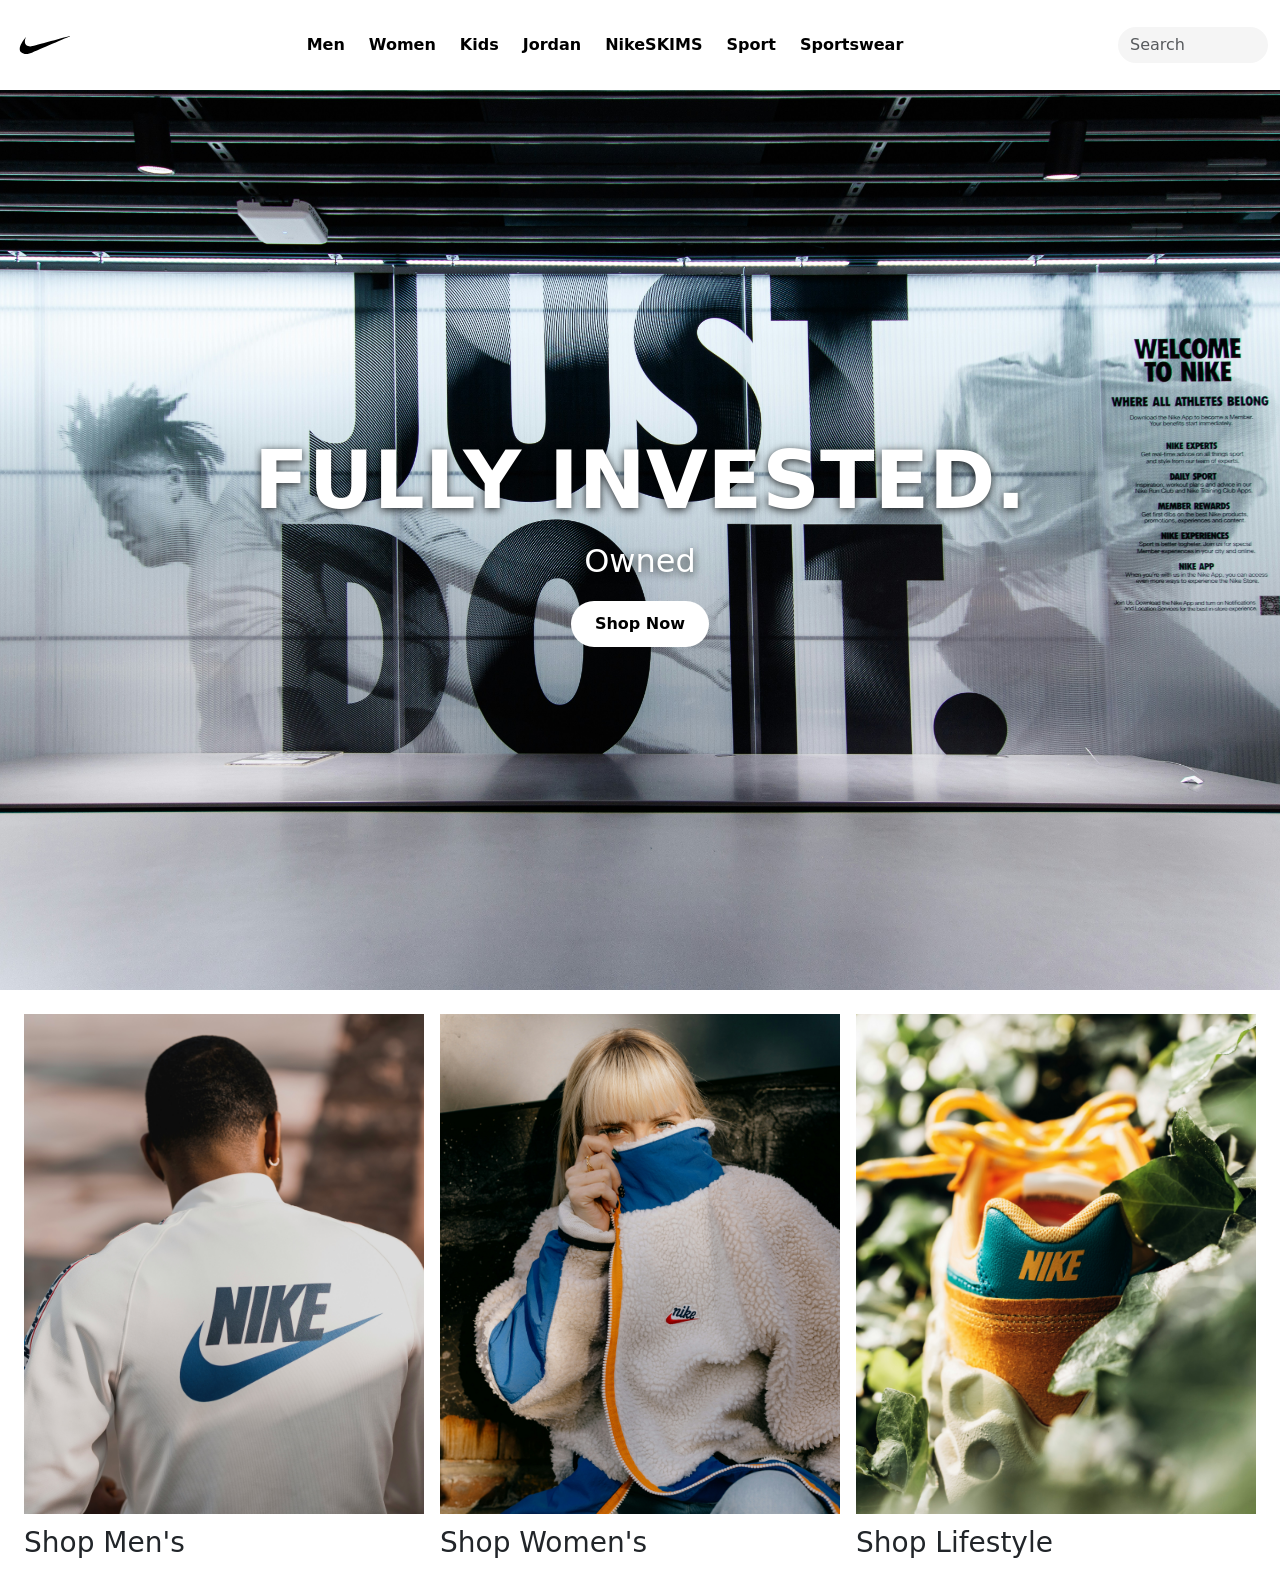
==== Assignment-2/index.html @ e3ceea74 "Add Assignment-2 web project Co-authored-by: Copilot <223556219+Copilot@users.noreply.github.com>" ====
<!DOCTYPE html>
<html lang="en">
<head>
    <meta charset="UTF-8">
    <meta name="viewport" content="width=device-width, initial-scale=1.0">

    <link href="https://cdn.jsdelivr.net/npm/bootstrap@5.3.8/dist/css/bootstrap.min.css"
          rel="stylesheet">

    <link href="mainpage.css" rel="stylesheet">

    <title>Nike</title>
</head>
<body>

    <nav class="navbar navbar-expand-lg navbar-light bg-white">
        <div class="container-fluid navbar-main-div">

            <!-- Left: Nike logo -->
            <a class="navbar-brand" href="#">
                <img src="nike-4-logo-svgrepo-com.svg"
                     alt="Nike logo"
                     id="NavLogo">
            </a>

            <!-- Center: Navigation links -->
            <div class="collapse navbar-collapse"
                 id="navbarSupportedContent">

                <ul class="navbar-nav mx-auto">
                    <li class="nav-item">
                        <a class="nav-link" href="#">Men</a>
                    </li>

                    <li class="nav-item">
                        <a class="nav-link" href="#">Women</a>
                    </li>

                    <li class="nav-item">
                        <a class="nav-link" href="#">Kids</a>
                    </li>

                    <li class="nav-item">
                        <a class="nav-link" href="#">Jordan</a>
                    </li>

                    <li class="nav-item">
                        <a class="nav-link" href="#">NikeSKIMS</a>
                    </li>

                    <li class="nav-item">
                        <a class="nav-link" href="#">Sport</a>
                    </li>

                    <li class="nav-item">
                        <a class="nav-link" href="#">Sportswear</a>
                    </li>
                </ul>

            </div>

            <!-- Right: Search -->
            <form class="search-form" role="search">
                <input class="form-control search-input"
                       type="search"
                       placeholder="Search"
                       aria-label="Search">
            </form>

            <!-- Mobile hamburger -->
            <button class="navbar-toggler ms-2"
                    type="button"
                    data-bs-toggle="collapse"
                    data-bs-target="#navbarSupportedContent"
                    aria-controls="navbarSupportedContent"
                    aria-expanded="false"
                    aria-label="Toggle navigation">

                <span class="navbar-toggler-icon"></span>
            </button>

        </div>
    </nav>

    <!-- first photo/ hero section -->
    <section class="hero-section-main ">
      <div class="hero-content">
        <h1>
            FULLY INVESTED.
        </h1>
        <p>
            Owned
        </p>
        <button>
            Shop Now
        </button>
      </div>
    </section>


    <!-- slider box / carousel -->
    <section aria-label="Featured shopping categories">
        <div class="carousel-container">
            <div class="featured-card">
                <img src="shopmens.jpg" alt="Men's collection">
                <h3>Shop Men's</h3>
            </div>

            <div class="featured-card">
                <img src="shopwomen.jpg" alt="Women's collection">
                <h3>Shop Women's</h3>
            </div>

            <div class="featured-card">
                <img src="shoplifestyle.jpg" alt="Nike lifestyle collection">
                <h3>Shop Lifestyle</h3>
            </div>
        </div>
    </section>


    <!-- Required for Bootstrap's hamburger/collapse functionality -->
    <script src="https://cdn.jsdelivr.net/npm/bootstrap@5.3.8/dist/js/bootstrap.bundle.min.js" defer></script>

</body>
</html>
---- Assignment-2/mainpage.css ----
/* Top utility bar */
.navbar{
    position: sticky;
    top: 0;
    z-index: 1000;
}
.header-info {
    height: 36px;
    display: flex;
}

/* Navbar */
.navbar-main-div {
    position: relative;
    background-color: white;
    min-height: 64px;
}

/* Nike logo */
#NavLogo {
    width: 4rem;
    max-width: 100%;
    height: auto;
}

/* Search */
.search-form {
    flex-shrink: 0;
}

.search-input {
    width: 150px;
    border: none;
    border-radius: 2rem;
    background-color: #f5f5f5;
}


/* Hero section */
.hero-section-main {
    min-height: 100vh;
    background-image: url('hero1.jpg');
    background-size: cover;
    background-position: center;
    display: flex;
    align-items: center;
    justify-content: center;
    padding: 2rem 1rem;
    color: white;
    text-align: center;
}

.hero-content {
    text-shadow: 0 2px 8px rgba(0, 0, 0, 0.8);
}

.hero-content h1 {
    font-size: clamp(2rem, 8vw, 5rem);
    font-weight: 800;
}

.hero-content p {
    font-size: clamp(1.25rem, 4vw, 2rem);
}

.hero-content button {
    padding: 0.7rem 1.5rem;
    border: 0;
    border-radius: 2rem;
    background-color: white;
    color: black;
    font-weight: 600;
}

.hero-content button:hover {
    background-color: #e5e5e5;
}

/* Featured products carousel */
.carousel-container{
    display: flex;
    gap: 1rem;
    overflow-x: auto;
    padding: 1rem;
    scroll-snap-type: x mandatory;
    -webkit-overflow-scrolling: touch;
}

.featured-card{
    flex: 0 0 85%;
    min-width: 0;
    scroll-snap-align: start;
}

.featured-card img {
    display: block;
    width: 100%;
    aspect-ratio: 4 / 5;
    object-fit: cover;
}

.featured-card h3 {
    margin-top: 0.75rem;
}

/* Mobile-first styles */
.navbar-nav .nav-link {
    color: black;
    font-weight: 600;
}



@media (min-width: 768px) {
    .carousel-container {
        display: grid;
        grid-template-columns: repeat(3, minmax(0, 1fr));
        overflow: visible;
        padding: 1.5rem;
    }

    .featured-card {
        min-width: 0;
    }
}

/* Mobile navigation: links appear underneath the top row */
@media (max-width: 991.98px) {
    .navbar-main-div {
        flex-wrap: wrap;
    }

    .navbar-collapse {
        flex-basis: 100%;
        order: 4;
    }

    .navbar-nav {
        padding: 10px 0;
    }

    .navbar-nav .nav-link {
        padding: 10px 0;
    }

    .search-input {
        width: 110px;
    }

    .hero-section-main {
    min-height: 50vh;
    max-width: 200rem;
    width: 100%;
    background-image: url('hero1.jpg');
    background-size: cover;
    background-position: center;
    display: flex;
    align-items: center;
    justify-content: center;
    padding: 2rem 1rem;
    color: white;
    text-align: center;
}
}

/* Desktop navigation */
@media (min-width: 992px) {
    .navbar-main-div {
        display: flex;
        align-items: center;
    }

    .navbar-collapse {
        display: flex !important;
        justify-content: center;
        min-width: 0;
    }

    .navbar-nav {
        display: flex;
        flex-direction: row;
        align-items: center;
        gap: 8px;
    }

    .navbar-nav .nav-link {
        white-space: nowrap;
    }

    .search-form {
        margin-left: auto;
    }

    .navbar-toggler {
        display: none;
    }
}
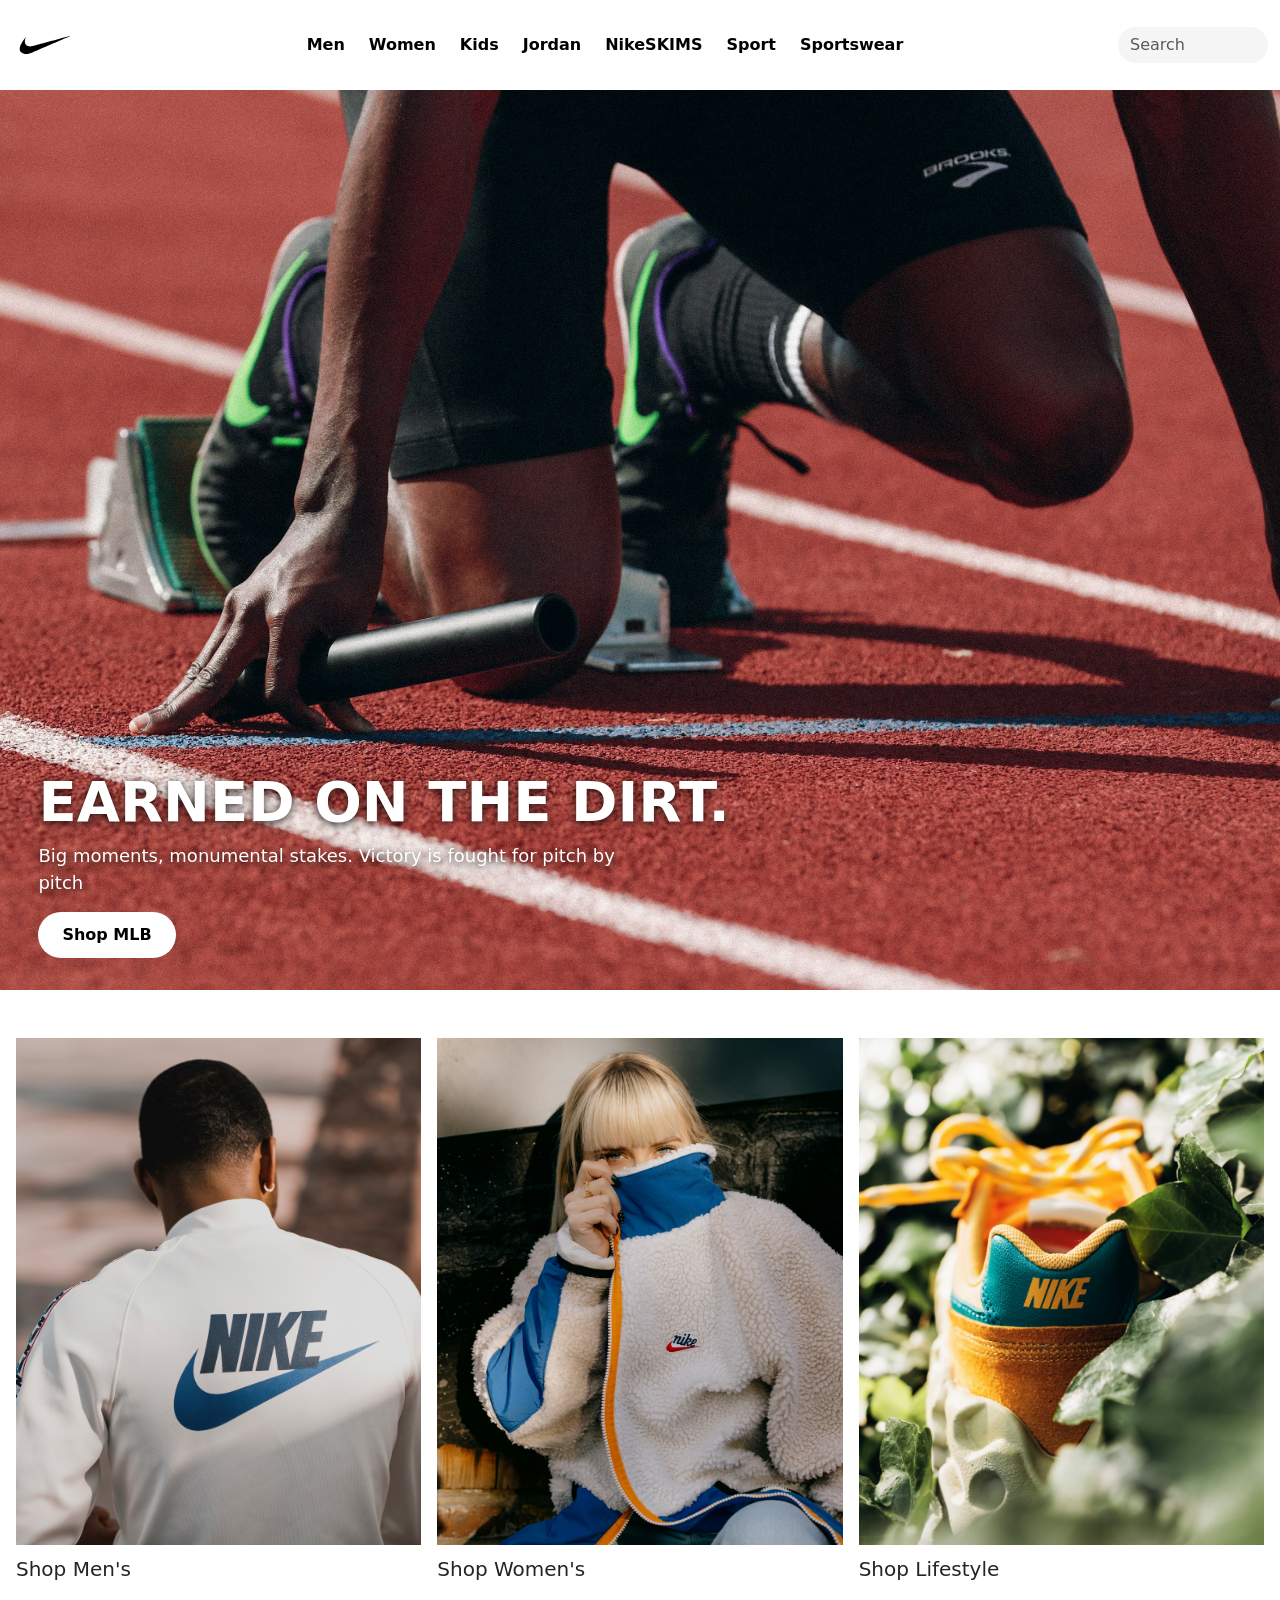
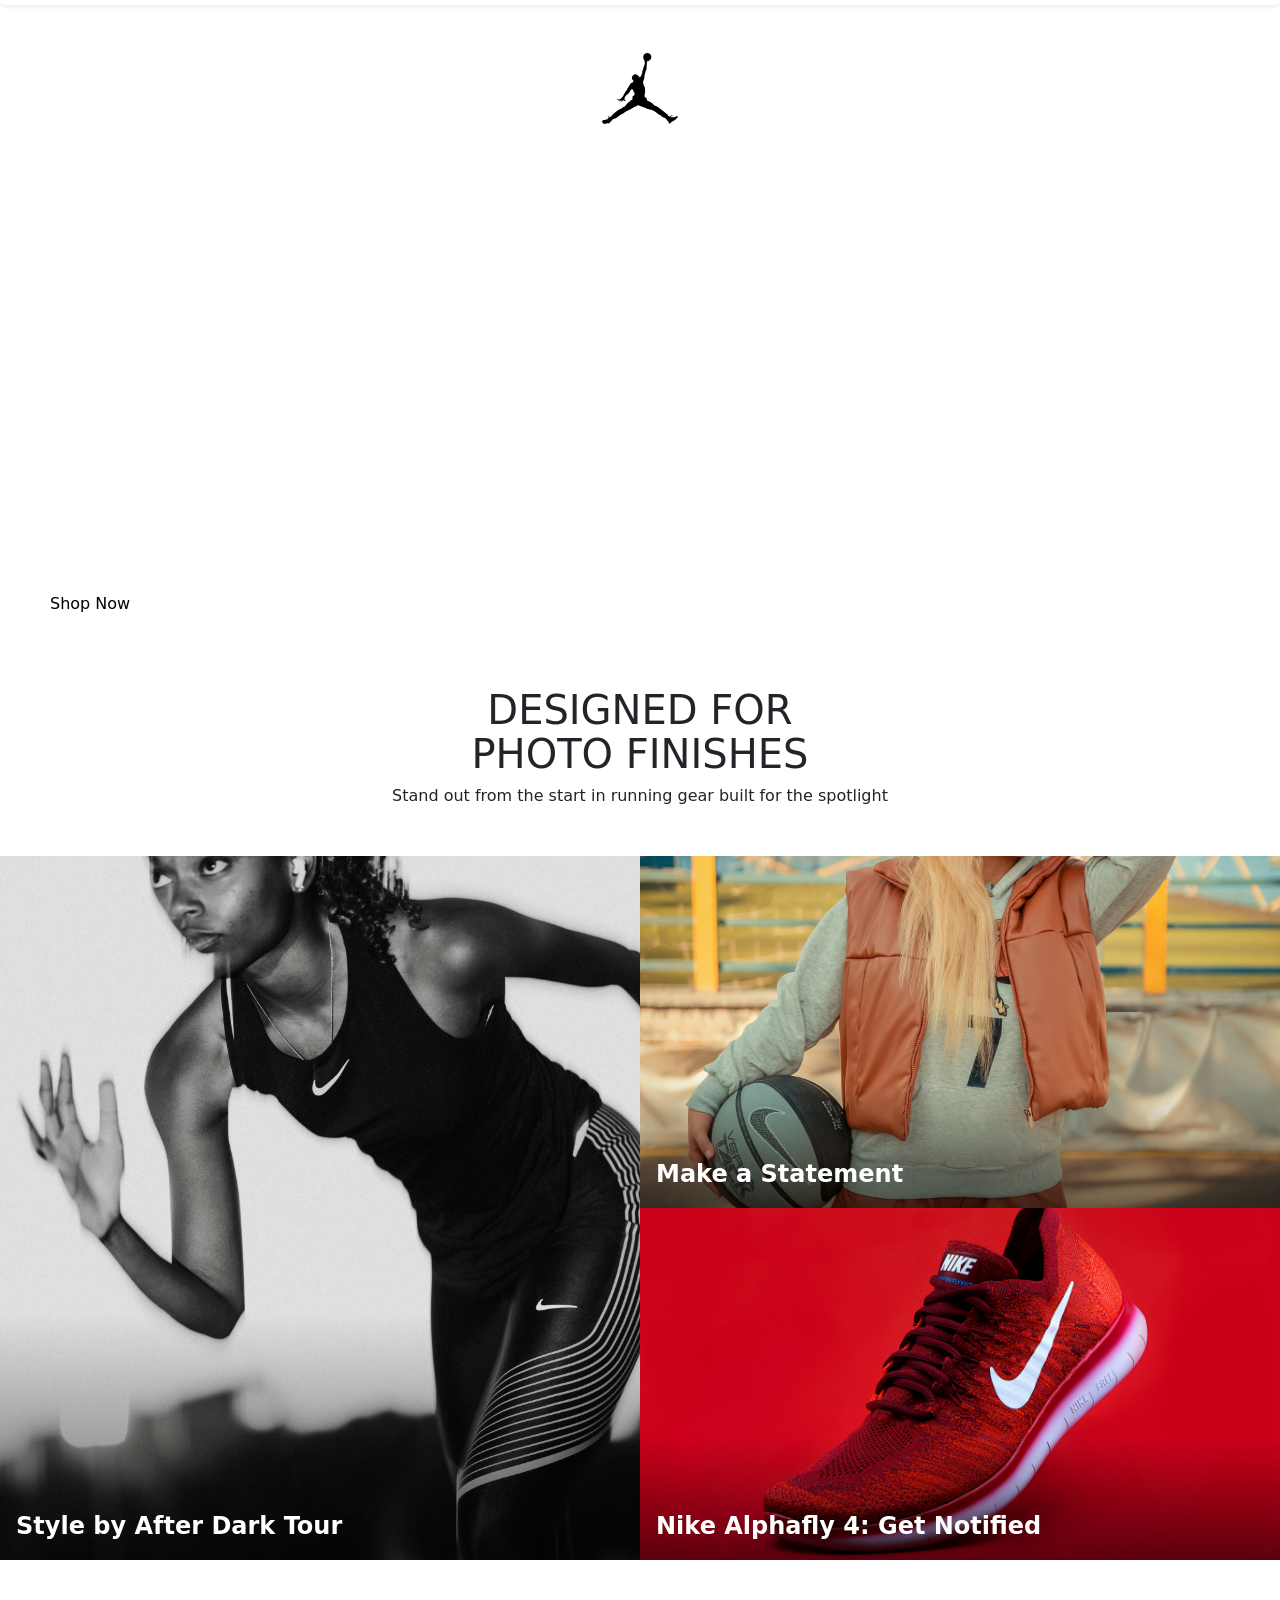
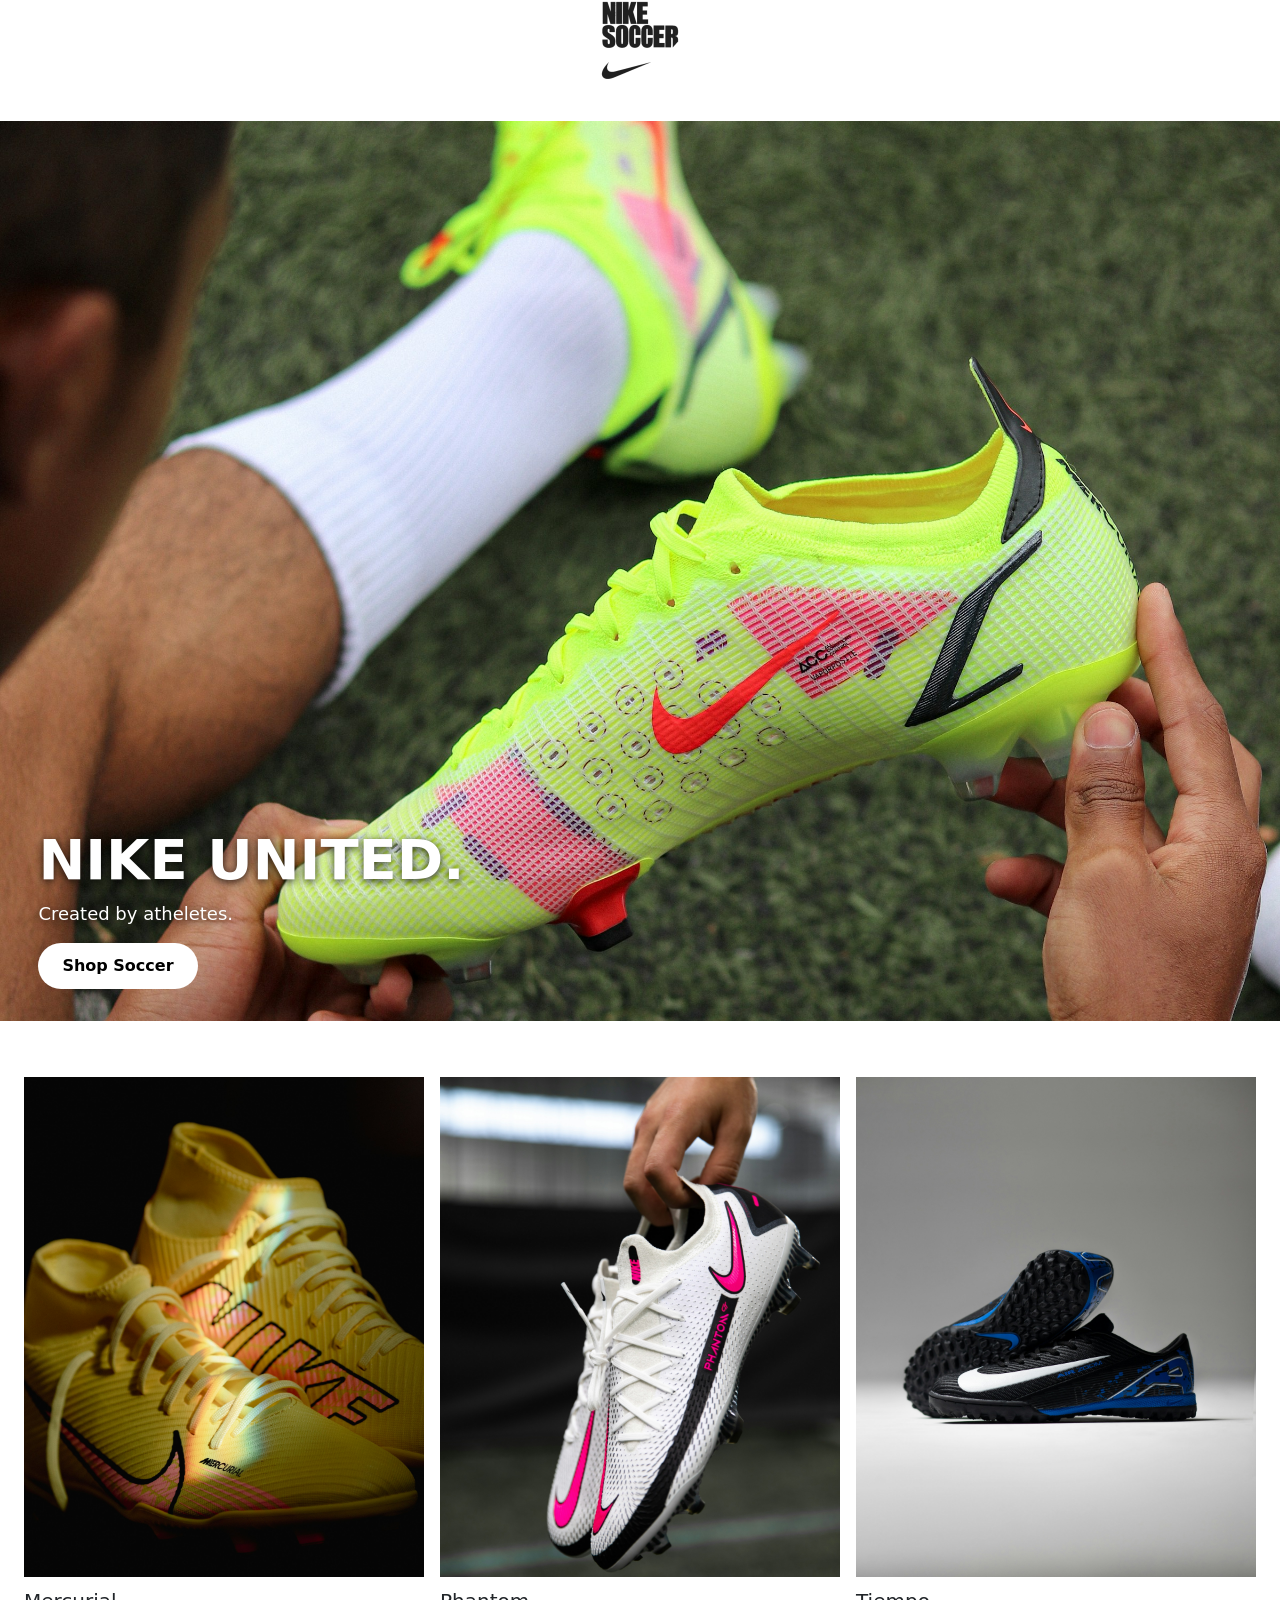
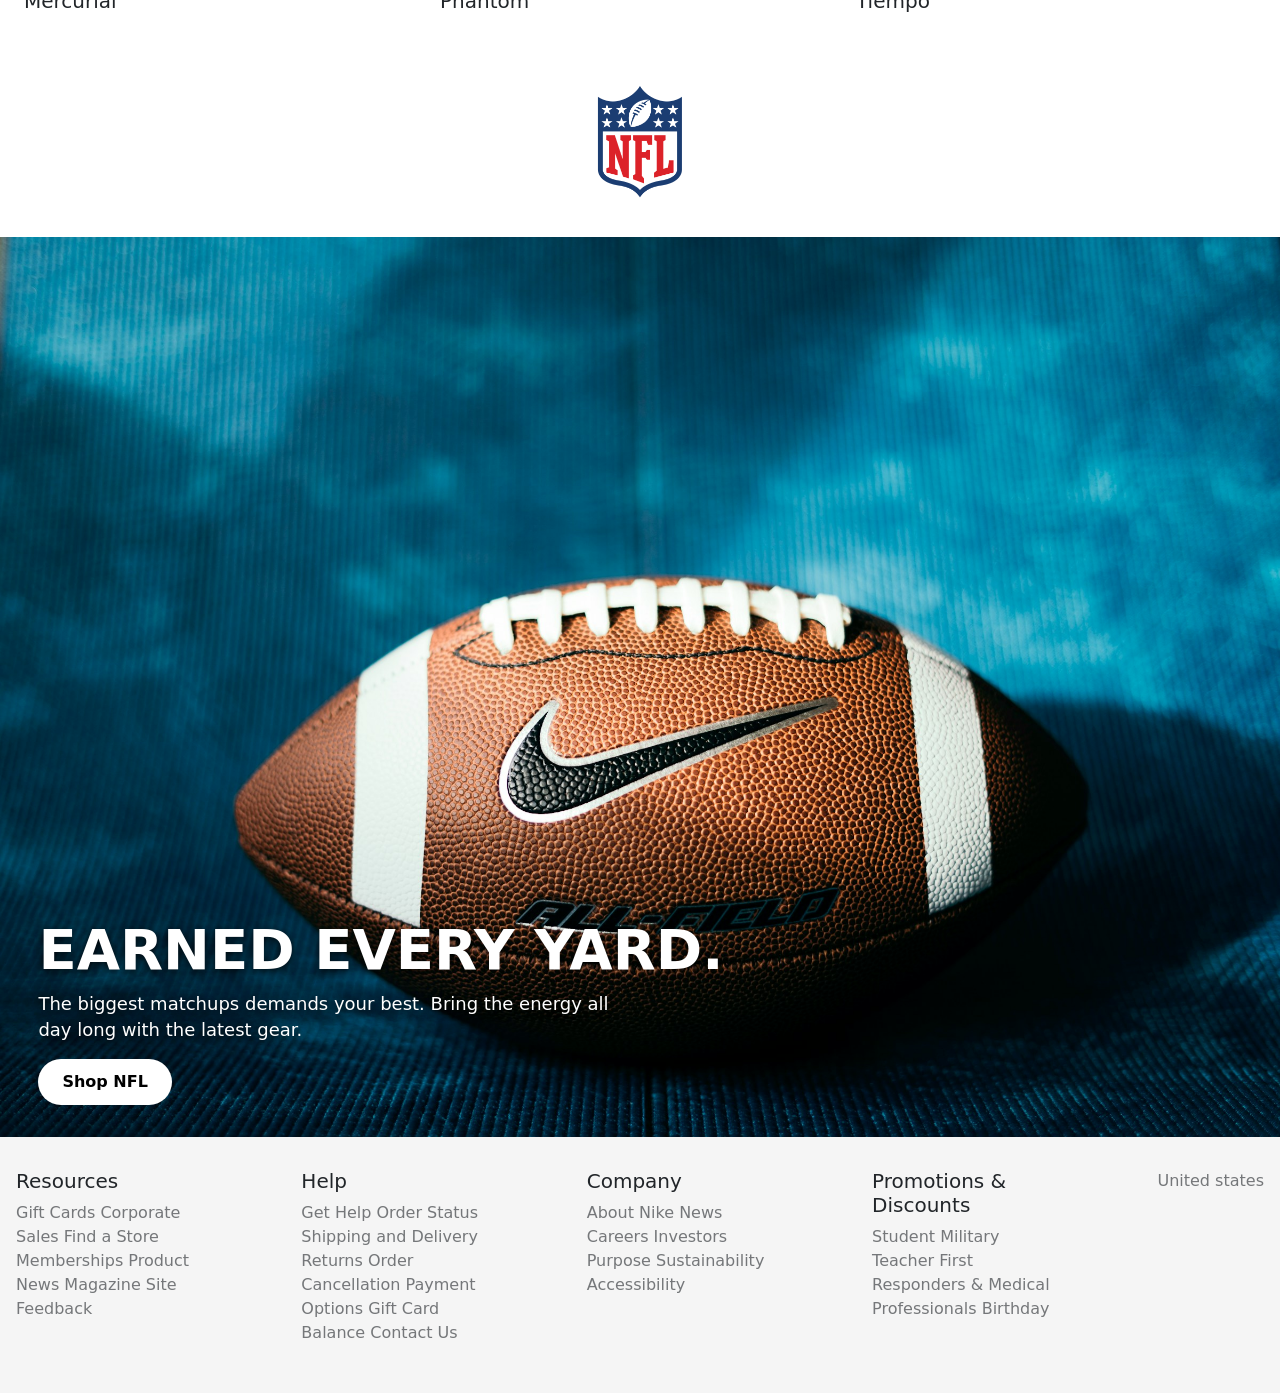
==== commit 6930b73a: "final main page Co-authored-by: Copilot <223556219+Copilot@users.noreply.github.com>" ====
--- a/Assignment-2/index.html
+++ b/Assignment-2/index.html
@@ -86,13 +86,13 @@
     <section class="hero-section-main ">
       <div class="hero-content">
         <h1>
-            FULLY INVESTED.
+            EARNED ON THE DIRT.
         </h1>
         <p>
-            Owned
+            Big moments, monumental stakes. Victory is fought for pitch by pitch
         </p>
         <button>
-            Shop Now
+            Shop MLB
         </button>
       </div>
     </section>
@@ -100,8 +100,8 @@
 
     <!-- slider box / carousel -->
     <section aria-label="Featured shopping categories">
-        <div class="carousel-container">
-            <div class="featured-card">
+        <div class="carousel-container shadow-sm p-3 mb-5 bg-body rounded">
+            <div class="featured-card ">
                 <img src="shopmens.jpg" alt="Men's collection">
                 <h3>Shop Men's</h3>
             </div>
@@ -118,6 +118,189 @@
         </div>
     </section>
 
+    <!-- Jordan logo section -->
+    <section class="Jordanlogo">
+        <img class="mjimage" src="jordan-2.svg" alt="MJ Logo">
+    </section>
+
+
+    <!-- Video carousel -->    
+<section id="nikeVideoSlider"
+         class="carousel slide"
+         data-bs-ride="carousel
+         data-bs-interval="5000">
+
+    <div class="carousel-inner">
+
+        <div class="carousel-item active">
+            <!-- First video and its content -->
+            <video autoplay muted playsinline loop class="video-carousel">
+                <source src="1stclip.mp4" type="video/mp4">
+            </video>
+            <div class="video-content">
+                <h2>LIT UP.</h2>
+                <p>BUY THE HARDEST FIT</p>
+                <button>Shop Now</button>
+            </div>
+        </div>
+
+        <div class="carousel-item">
+            <!-- Second video and its content -->
+            <video autoplay muted playsinline loop class="video-carousel">
+                <source src="2ndclip.mp4" type="video/mp4">
+            </video>
+            <div class="video-content">
+                <h2>HYPERNOVA BOOTS.</h2>
+                <p>Step into the future of basketball footwear.</p>
+                <button>Shop Now</button>
+            </div>
+        </div>
+
+        <div class="carousel-item">
+            <!-- Third video and its content -->
+            <video autoplay muted playsinline loop class="video-carousel">
+                <source src="3rdclip.mp4" type="video/mp4">
+            </video>
+            <div class="video-content">
+                <h2>TRAIN HARD.</h2>
+                <p>GET YOUR MOTIVATION UP.</p>
+                <button>Shop Now</button>
+            </div>
+        </div>
+
+    </div>
+
+    <!-- Previous button -->
+    <button class="carousel-control-prev"
+        type="button"
+        data-bs-target="#nikeVideoSlider"
+        data-bs-slide="prev">
+
+    <span class="carousel-control-prev-icon"
+          aria-hidden="true"></span>
+
+    <span class="visually-hidden">Previous</span>
+    </button>
+
+<!-- Next button -->
+    <button class="carousel-control-next"
+        type="button"
+        data-bs-target="#nikeVideoSlider"
+        data-bs-slide="next">
+
+    <span class="carousel-control-next-icon"
+          aria-hidden="true"></span>
+
+    <span class="visually-hidden">Next</span>
+    </button>
+
+</section>
+     
+    <!--BLOCK AFTER CAROUSEL-->
+    <section>
+        <div class="after-vidcarousel">
+            <h1>
+                 DESIGNED FOR 
+                <br>
+                PHOTO FINISHES
+            </h1>
+            <p>Stand out from the start in running gear built for the spotlight</p>
+        </div>
+    </section>
+
+
+    <!-- Photo grid -->
+    <section class="photo-gridblock" aria-label="Featured Nike stories">
+        <article class="photo-grid-card photo-grid-card-large">
+            <img src="grid2.jpg" alt="Runner in Nike performance clothing">
+            <span class="photo-grid-caption">Style by After Dark Tour</span>
+        </article>
+
+        <article class="photo-grid-card">
+            <img src="grid1.jpg" alt="Athlete wearing Nike sportswear">
+            <span class="photo-grid-caption">Make a Statement</span>
+        </article>
+
+        <article class="photo-grid-card">
+            <img src="grid3.jpg" alt="Red Nike running shoe">
+            <span class="photo-grid-caption">Nike Alphafly 4: Get Notified</span>
+        </article>
+    </section>
+
+    <!-- Repeated content sections -->
+
+    <section class="Jordanlogo-repeat">
+        <img class="mjimage-repeat" src="nikesoccerlogo.png" alt="MJ Logo">
+    </section>
+
+    <section class="hero-section-final">
+        <div class="hero-content-final">
+            <h1>NIKE UNITED.</h1>
+            <p>Created by atheletes.</p>
+            <button>Shop Soccer</button>
+        </div>
+    </section>
+
+    <section aria-label="More featured shopping categories">
+        <div class="featured-carousel-repeat">
+            <div class="featured-card-repeat">
+                <img src="shoe1.jpg" alt="Men's collection">
+                <h3>Mercurial</h3>
+            </div>
+
+            <div class="featured-card-repeat">
+                <img src="shoe2.jpg" alt="Women's collection">
+                <h3>Phantom</h3>
+            </div>
+
+            <div class="featured-card-repeat">
+                <img src="shoe3.jpg" alt="Nike lifestyle collection">
+                <h3>Tiempo</h3>
+            </div>
+        </div>
+    </section>
+
+    <section class="Jordanlogo-repeat">
+        <img class="mjimage-repeat" src="nfllogo.png" alt="MJ Logo">
+    </section>
+
+    <section class="hero-section-repeat">
+        <div class="hero-content-repeat">
+            <h1>EARNED EVERY YARD.</h1>
+            <p>The biggest matchups demands your best. Bring the energy all day long with the latest gear.</p>
+            <button>Shop NFL</button>
+        </div>
+    </section>
+
+
+    <!-- footer section -->
+    <div class="footer-section">
+        <article class="footer-article">
+        <h5 class="footer-column">Resources</h5>
+        <p>Gift Cards Corporate Sales Find a Store Memberships Product News Magazine Site Feedback</p>
+        </article>
+
+        <article class="footer-article">
+        <h5 class="footer-column">Help</h5>
+         <p>Get Help Order Status Shipping and Delivery Returns Order Cancellation Payment Options Gift Card Balance Contact Us</p>
+        </article>
+
+        <article class="footer-article">
+        <h5 class="footer-column">Company</h5>
+         <p>About Nike News Careers Investors Purpose Sustainability Accessibility</p>
+        </article>
+
+        <article class="footer-article">
+        <h5 class="footer-column">Promotions & Discounts</h5>
+         <p>Student Military Teacher First Responders & Medical Professionals Birthday</p>
+        </article>
+
+        <article class="footer-article">
+        <p class="footer-column">United states</p>
+        </article>
+    </div>
+
+
 
     <!-- Required for Bootstrap's hamburger/collapse functionality -->
     <script src="https://cdn.jsdelivr.net/npm/bootstrap@5.3.8/dist/js/bootstrap.bundle.min.js" defer></script>
--- a/Assignment-2/mainpage.css
+++ b/Assignment-2/mainpage.css
@@ -43,11 +43,11 @@
     background-size: cover;
     background-position: center;
     display: flex;
-    align-items: center;
-    justify-content: center;
-    padding: 2rem 1rem;
+    align-items: flex-end;
+    justify-content: flex-start;
+    padding: 2rem clamp(1rem, 3vw, 2.5rem);
     color: white;
-    text-align: center;
+    text-align: left;
 }
 
 .hero-content {
@@ -55,12 +55,18 @@
 }
 
 .hero-content h1 {
-    font-size: clamp(2rem, 8vw, 5rem);
+    font-size: clamp(2rem, 5vw, 3.5rem);
     font-weight: 800;
-}
-
-.hero-content p {
-    font-size: clamp(1.25rem, 4vw, 2rem);
+    margin-bottom: 0.5rem;
+}
+
+.hero-content p,
+.hero-content-repeat p,
+.hero-content-final p {
+    max-width: 38rem;
+    font-size: clamp(1rem, 1.5vw, 1.125rem);
+    line-height: 1.45;
+    margin-bottom: 1rem;
 }
 
 .hero-content button {
@@ -84,6 +90,8 @@
     padding: 1rem;
     scroll-snap-type: x mandatory;
     -webkit-overflow-scrolling: touch;
+    margin-top: 2rem;
+    margin-bottom: 2rem;
 }
 
 .featured-card{
@@ -101,7 +109,270 @@
 
 .featured-card h3 {
     margin-top: 0.75rem;
-}
+    font-size: 1.25rem;
+}
+
+/*MJ logo*/
+.Jordanlogo{
+    display: flex;
+    justify-content: center;
+    align-items: center;
+    margin-top: 2rem;
+    margin-bottom: 2rem;
+}
+
+.mjimage{
+    max-width: 6%;
+}
+
+/* Repeated Jordan logo section */
+.Jordanlogo-repeat{
+    display: flex;
+    justify-content: center;
+    align-items: center;
+    margin: 2rem 0;
+}
+
+.mjimage-repeat{
+    max-width: 10%;
+}
+
+/* Repeated hero section */
+.hero-section-repeat{
+    min-height: 100vh;
+    background-image: url('nflheroimg.jpg');
+    background-size: cover;
+    background-position: center;
+    display: flex;
+    align-items: flex-end;
+    justify-content: flex-start;
+    padding: 2rem clamp(1rem, 3vw, 2.5rem);
+    color: white;
+    text-align: left;
+}
+
+.hero-content-repeat{
+    text-shadow: 0 2px 8px rgba(0, 0, 0, 0.8);
+}
+
+.hero-content-repeat h1{
+    font-size: clamp(2rem, 5vw, 3.5rem);
+    font-weight: 800;
+    margin-bottom: 0.5rem;
+}
+
+.hero-content-repeat button{
+    padding: 0.7rem 1.5rem;
+    border: 0;
+    border-radius: 2rem;
+    background-color: white;
+    color: black;
+    font-weight: 600;
+}
+
+.hero-content-repeat button:hover{
+    background-color: #e5e5e5;
+}
+
+/* Final hero section */
+.hero-section-final{
+    min-height: 100vh;
+    background-image: url('nikesoccerimg.jpg');
+    background-size: cover;
+    background-position: center;
+    display: flex;
+    align-items: flex-end;
+    justify-content: flex-start;
+    padding: 2rem clamp(1rem, 3vw, 2.5rem);
+    color: white;
+    text-align: left;
+}
+
+.hero-content-final{
+    text-shadow: 0 2px 8px rgba(0, 0, 0, 0.8);
+}
+
+.hero-content-final h1{
+    font-size: clamp(2rem, 5vw, 3.5rem);
+    font-weight: 800;
+    margin-bottom: 0.5rem;
+}
+
+.hero-content-final button{
+    padding: 0.7rem 1.5rem;
+    border: 0;
+    border-radius: 2rem;
+    background-color: white;
+    color: black;
+    font-weight: 600;
+}
+
+.hero-content-final button:hover{
+    background-color: #e5e5e5;
+}
+
+/* Repeated featured categories carousel */
+.featured-carousel-repeat{
+    display: flex;
+    gap: 1rem;
+    overflow-x: auto;
+    padding: 1rem;
+    scroll-snap-type: x mandatory;
+    -webkit-overflow-scrolling: touch;
+    margin: 2rem 0;
+}
+
+.featured-card-repeat{
+    flex: 0 0 85%;
+    min-width: 0;
+    scroll-snap-align: start;
+}
+
+.featured-card-repeat img{
+    display: block;
+    width: 100%;
+    aspect-ratio: 4 / 5;
+    object-fit: cover;
+}
+
+.featured-card-repeat h3{
+    margin-top: 0.75rem;
+    font-size: 1.25rem;
+}
+
+/*video carousel*/
+#nikeVideoSlider {
+    position: relative;
+}
+
+.video-carousel {
+    display: block;
+    width: 100%;
+    height: 500px;
+    object-fit: cover;
+}
+
+.video-content {
+    position: absolute;
+    bottom: 30px;
+    left: 30px;
+    color: white;
+    z-index: 2;
+}
+
+.video-content button {
+    border: none;
+    border-radius: 25px;
+    padding: 10px 20px;
+    background-color: white;
+    color: black;
+}
+
+/*Block after vid carousel*/
+.after-vidcarousel{
+    display: flex;
+    justify-content: center;
+    align-items: center;
+    flex-direction: column;
+    margin-top: 2rem;
+    margin-bottom: 2rem;
+}
+.after-vidcarousel h1{
+    text-align: center;
+    line-height: 1.1;
+}
+
+.after-vidcarousel p{
+    text-align: center;
+}
+
+/*photo grid*/
+.photo-gridblock{
+    display: grid;
+    grid-template-columns: repeat(2, minmax(0, 1fr));
+    grid-template-rows: repeat(2, minmax(0, 1fr));
+    height: clamp(360px, 55vw, 720px);
+    overflow: hidden;
+}
+
+.photo-gridblock span{
+    font-size: x-large;
+}
+
+.photo-grid-card{
+    position: relative;
+    display: block;
+    min-width: 0;
+    min-height: 0;
+    overflow: hidden;
+    color: white;
+}
+
+.photo-grid-card-large{
+    grid-row: span 2;
+}
+
+.photo-grid-card::after{
+    position: absolute;
+    right: 0;
+    bottom: 0;
+    left: 0;
+    height: 35%;
+    background: linear-gradient(transparent, rgba(0, 0, 0, 0.55));
+    content: "";
+    pointer-events: none;
+}
+
+.photo-grid-card img{
+    display: block;
+    width: 100%;
+    height: 100%;
+    object-fit: cover;
+    transition: transform 300ms ease;
+}
+
+.photo-grid-card:hover img{
+    transform: scale(1.03);
+}
+
+.photo-grid-caption{
+    position: absolute;
+    z-index: 1;
+    right: 1rem;
+    bottom: 1rem;
+    left: 1rem;
+    font-size: 0.9rem;
+    font-weight: 600;
+}
+
+
+/*FOOTER*/
+.footer-section {
+    background-color: #f5f5f5;
+    padding: 2rem 1rem;
+    display: flex;
+    flex-direction: row;
+    flex-wrap: wrap;
+    justify-content: space-between;
+}
+
+
+.footer-section article{
+    max-width: 20vh;
+}
+
+
+.footer-article{
+    display: flex;
+    flex-direction: column;
+    flex-wrap: wrap;
+}
+
+.footer-article p{
+    font-color: gray;
+    opacity: 0.6;
+}
+
 
 /* Mobile-first styles */
 .navbar-nav .nav-link {
@@ -122,6 +393,19 @@
     .featured-card {
         min-width: 0;
     }
+
+    .featured-carousel-repeat{
+        display: grid;
+        grid-template-columns: repeat(3, minmax(0, 1fr));
+        overflow: visible;
+        padding: 1.5rem;
+    }
+
+    .featured-card-repeat{
+        min-width: 0;
+    }
+
+    
 }
 
 /* Mobile navigation: links appear underneath the top row */
@@ -155,12 +439,47 @@
     background-size: cover;
     background-position: center;
     display: flex;
-    align-items: center;
-    justify-content: center;
+        align-items: flex-end;
+        justify-content: flex-start;
     padding: 2rem 1rem;
     color: white;
-    text-align: center;
-}
+        text-align: left;
+}
+
+.mjimage{
+    max-width: 12.5%;
+}
+
+.hero-section-repeat{
+    min-height: 50vh;
+    max-width: 200rem;
+    width: 100%;
+}
+
+.hero-section-final{
+    min-height: 50vh;
+    max-width: 200rem;
+    width: 100%;
+}
+
+.mjimage-repeat{
+    max-width: 12.5%;
+}
+
+}
+
+@media (max-width: 600px) {
+    .photo-gridblock{
+        height: 70vh;
+        min-height: 420px;
+    }
+
+    .photo-grid-caption{
+        right: 0.65rem;
+        bottom: 0.65rem;
+        left: 0.65rem;
+        font-size: 0.75rem;
+    }
 }
 
 /* Desktop navigation */
